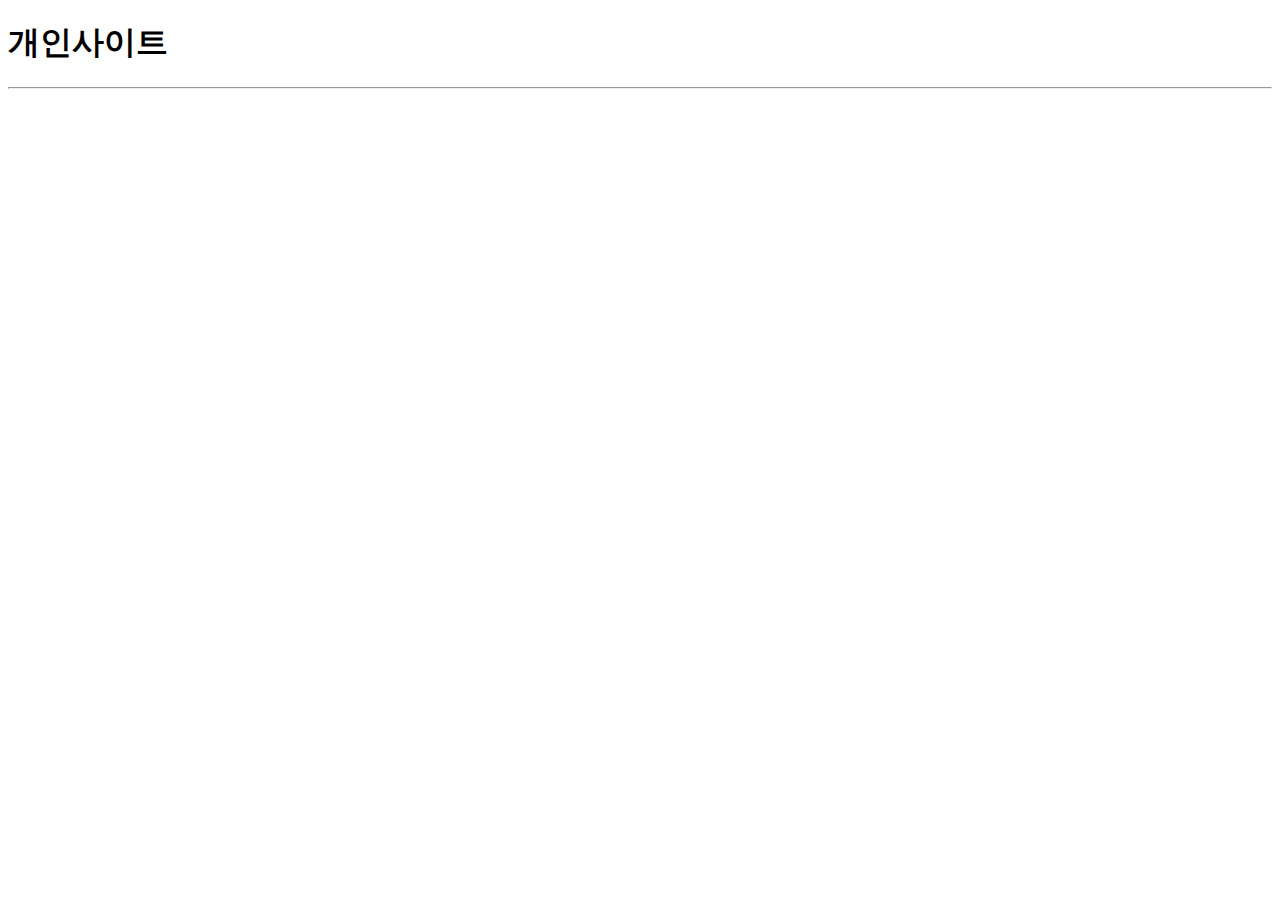
==== index.html @ c5c12df4 "Create index.html" ====
<!DOCTYPE html>
<!-- html/index.html -->
<html lang="ko-KR">
<head>
  <meta charset="UTF-8">
  <meta http-equiv="X-UA-Compatible" content="IE=edge">
  <meta name="viewport" content="width=device-width, initial-scale=1.0">

  <!--[if IE]>
    <script src="../ie/html5shiv/dist/html5shiv.min.js"></script>
    <script src="../ie/ie9js/ie9.min.js"></script>
    <script src="../ie/csspie/PIE.js"></script>
    <script src="../ie/responsive.min.js"></script>
  <![endif]-->
  <link rel="shortcut icon" href="../favicon.png" type="image/png">
  <link rel="apple-touch-icon" href="../favicon.png">
  
  <!-- font.google : noto sans -->
  <link rel="preconnect" href="https://fonts.gstatic.com">
  <link href="https://fonts.googleapis.com/css2?family=Noto+Sans+KR:wght@100;400;700&display=swap" rel="stylesheet">
  <!-- fontawesome5 -->
  <link rel="stylesheet" href="../fonts/fontawesome5/css/all.min.css">
  <!-- css design -->
  <link rel="stylesheet" href="../css/base/reset.css">
  <link rel="stylesheet" href="../css/base/common.css">
  <link rel="stylesheet" href="../css/src/index.css">

  <title>개인사이트</title>
  
</head>
<body>
  <!-- layout -->
<div id="wrap">
<h1>개인사이트</h1><hr />
  
</div>
  <!-- script -->
  <script src="../js/jquery/jquery-3.6.0.min.js"></script>
  <script src="../js/jquery/jquery-ui.min.js"></script>
  <script src="../js/src/index.js"></script>
</body>
</html>
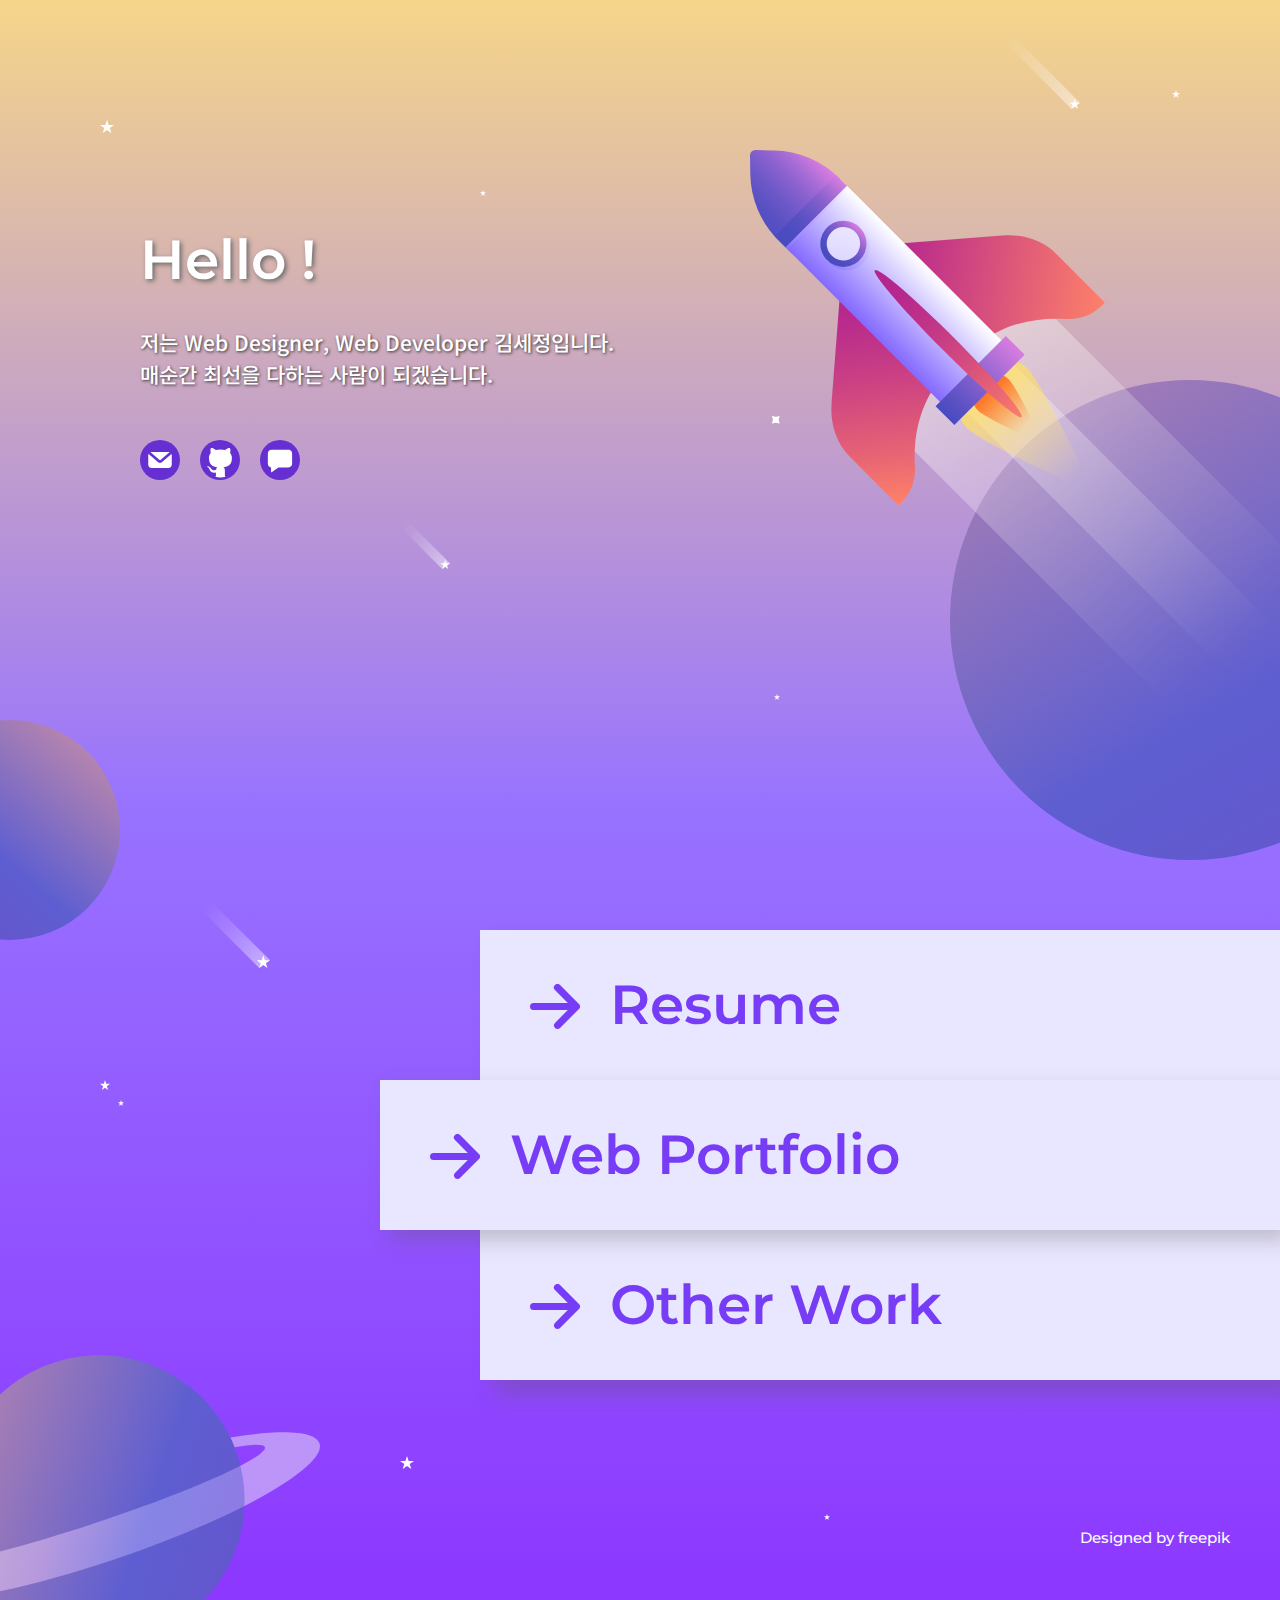
==== commit b93cda0a: "개인사이트 메인 끝" ====
--- a/index.html
+++ b/index.html
@@ -1,42 +1,15 @@
 <!DOCTYPE html>
-<!-- html/index.html -->
-<html lang="ko-KR">
+<html lang="en">
 <head>
   <meta charset="UTF-8">
   <meta http-equiv="X-UA-Compatible" content="IE=edge">
   <meta name="viewport" content="width=device-width, initial-scale=1.0">
-
-  <!--[if IE]>
-    <script src="../ie/html5shiv/dist/html5shiv.min.js"></script>
-    <script src="../ie/ie9js/ie9.min.js"></script>
-    <script src="../ie/csspie/PIE.js"></script>
-    <script src="../ie/responsive.min.js"></script>
-  <![endif]-->
-  <link rel="shortcut icon" href="../favicon.png" type="image/png">
-  <link rel="apple-touch-icon" href="../favicon.png">
-  
-  <!-- font.google : noto sans -->
-  <link rel="preconnect" href="https://fonts.gstatic.com">
-  <link href="https://fonts.googleapis.com/css2?family=Noto+Sans+KR:wght@100;400;700&display=swap" rel="stylesheet">
-  <!-- fontawesome5 -->
-  <link rel="stylesheet" href="../fonts/fontawesome5/css/all.min.css">
-  <!-- css design -->
-  <link rel="stylesheet" href="../css/base/reset.css">
-  <link rel="stylesheet" href="../css/base/common.css">
-  <link rel="stylesheet" href="../css/src/index.css">
-
-  <title>개인사이트</title>
-  
+  <title>personal website</title>
 </head>
 <body>
-  <!-- layout -->
-<div id="wrap">
-<h1>개인사이트</h1><hr />
   
-</div>
-  <!-- script -->
-  <script src="../js/jquery/jquery-3.6.0.min.js"></script>
-  <script src="../js/jquery/jquery-ui.min.js"></script>
-  <script src="../js/src/index.js"></script>
 </body>
-</html>
+<script>
+  location="./html/personal_web_main.html"
+</script>
+</html>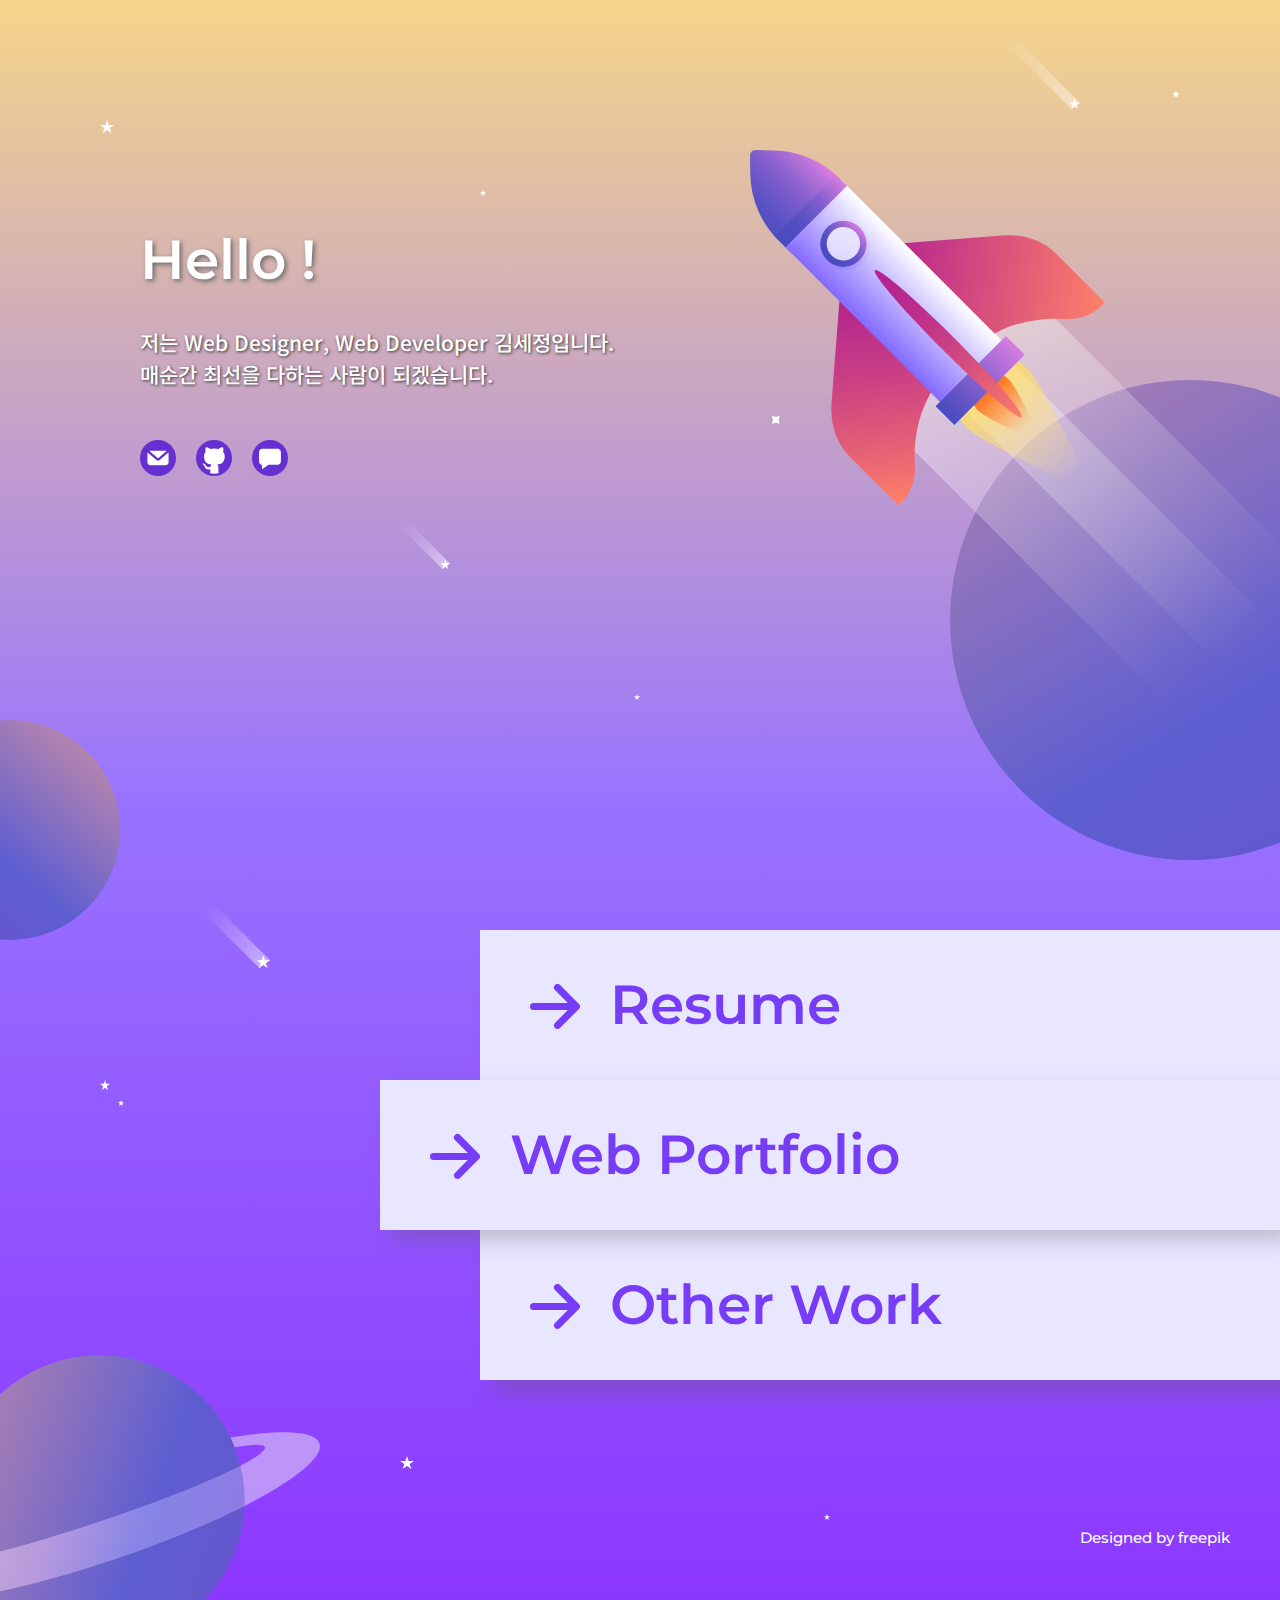
==== commit f2f0b0ed: "commit" ====
--- a/index.html
+++ b/index.html
@@ -1,15 +1,15 @@
-<!DOCTYPE html>
-<html lang="en">
-<head>
-  <meta charset="UTF-8">
-  <meta http-equiv="X-UA-Compatible" content="IE=edge">
-  <meta name="viewport" content="width=device-width, initial-scale=1.0">
-  <title>personal website</title>
-</head>
-<body>
-  
-</body>
-<script>
-  location="./html/personal_web_main.html"
-</script>
+<!DOCTYPE html>
+<html lang="en">
+<head>
+  <meta charset="UTF-8">
+  <meta http-equiv="X-UA-Compatible" content="IE=edge">
+  <meta name="viewport" content="width=device-width, initial-scale=1.0">
+  <title>personal website</title>
+</head>
+<body>
+  
+</body>
+<script>
+  location="./html/personal_web_main.html"
+</script>
 </html>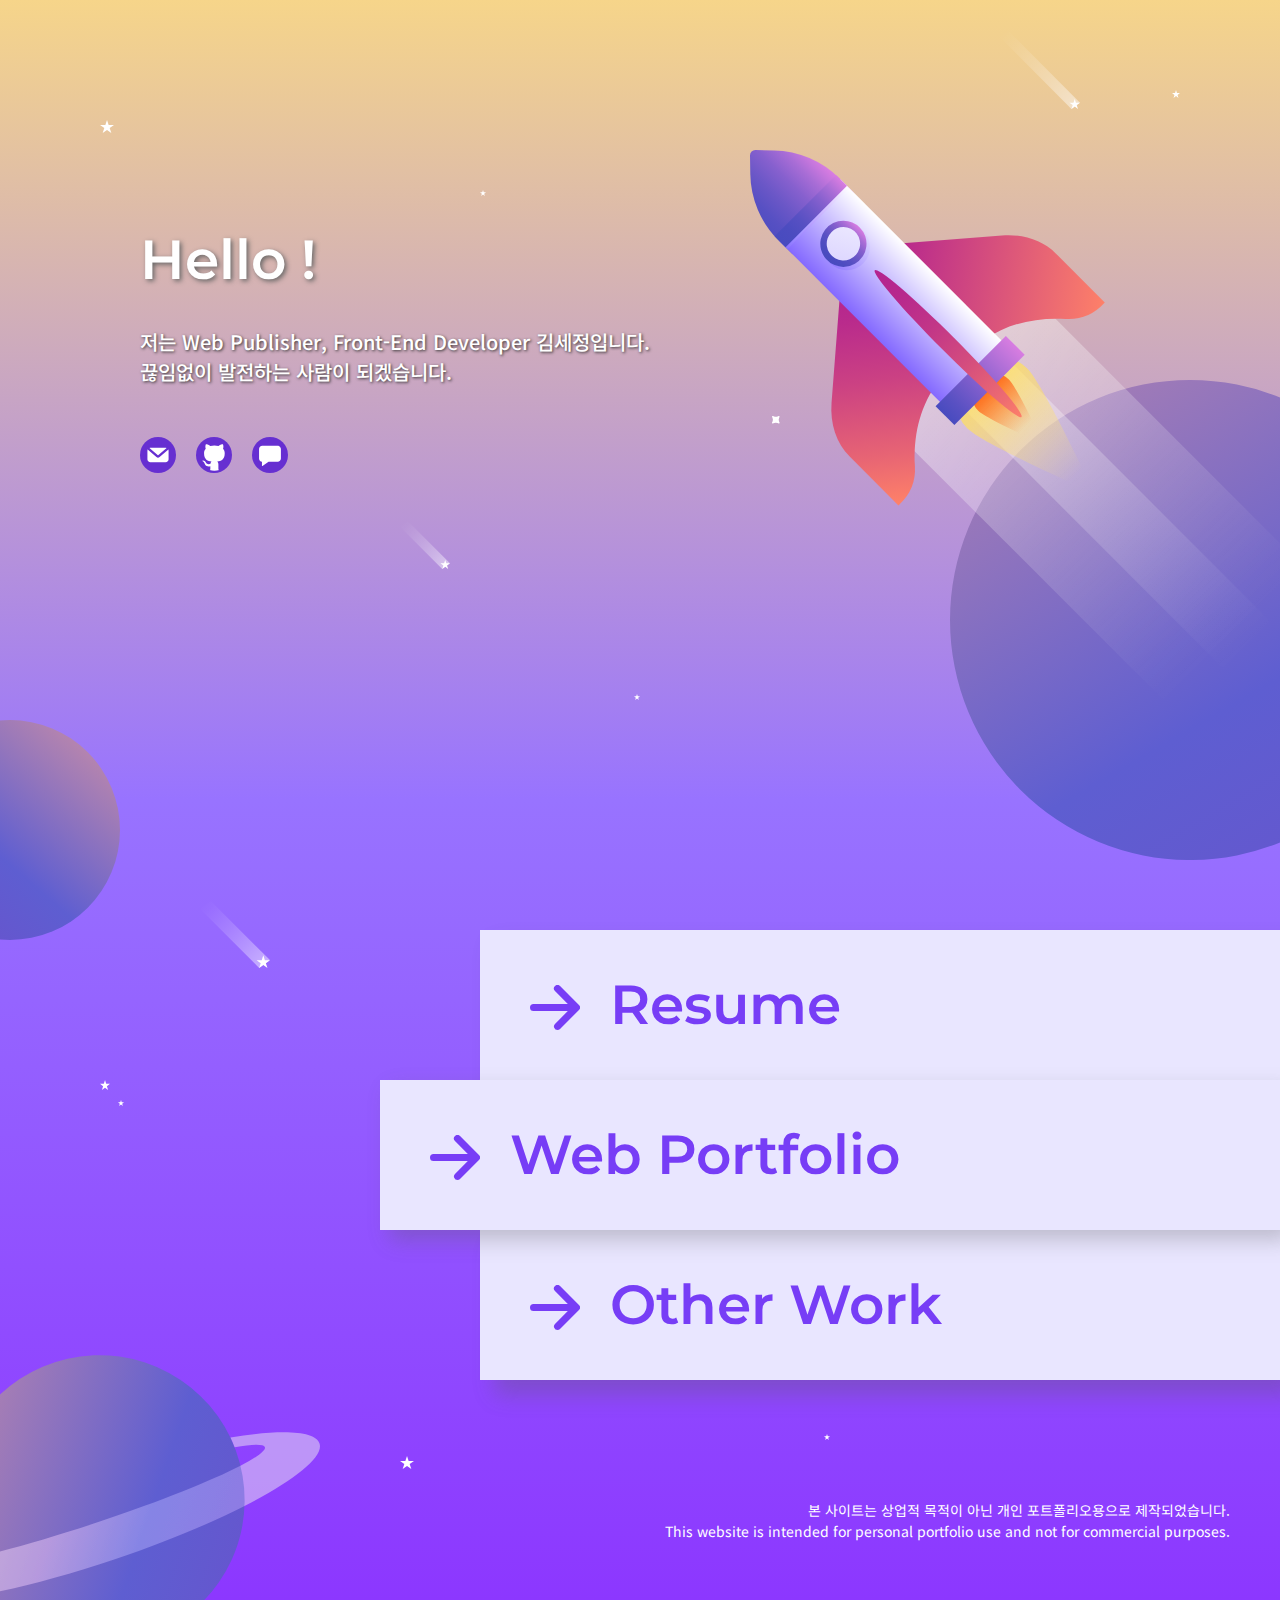
==== commit c6a78675: "Update index.html" ====
--- a/index.html
+++ b/index.html
@@ -10,6 +10,6 @@
   
 </body>
 <script>
-  location="./html/personal_web_main.html"
+  location="./html/main.html"
 </script>
 </html>